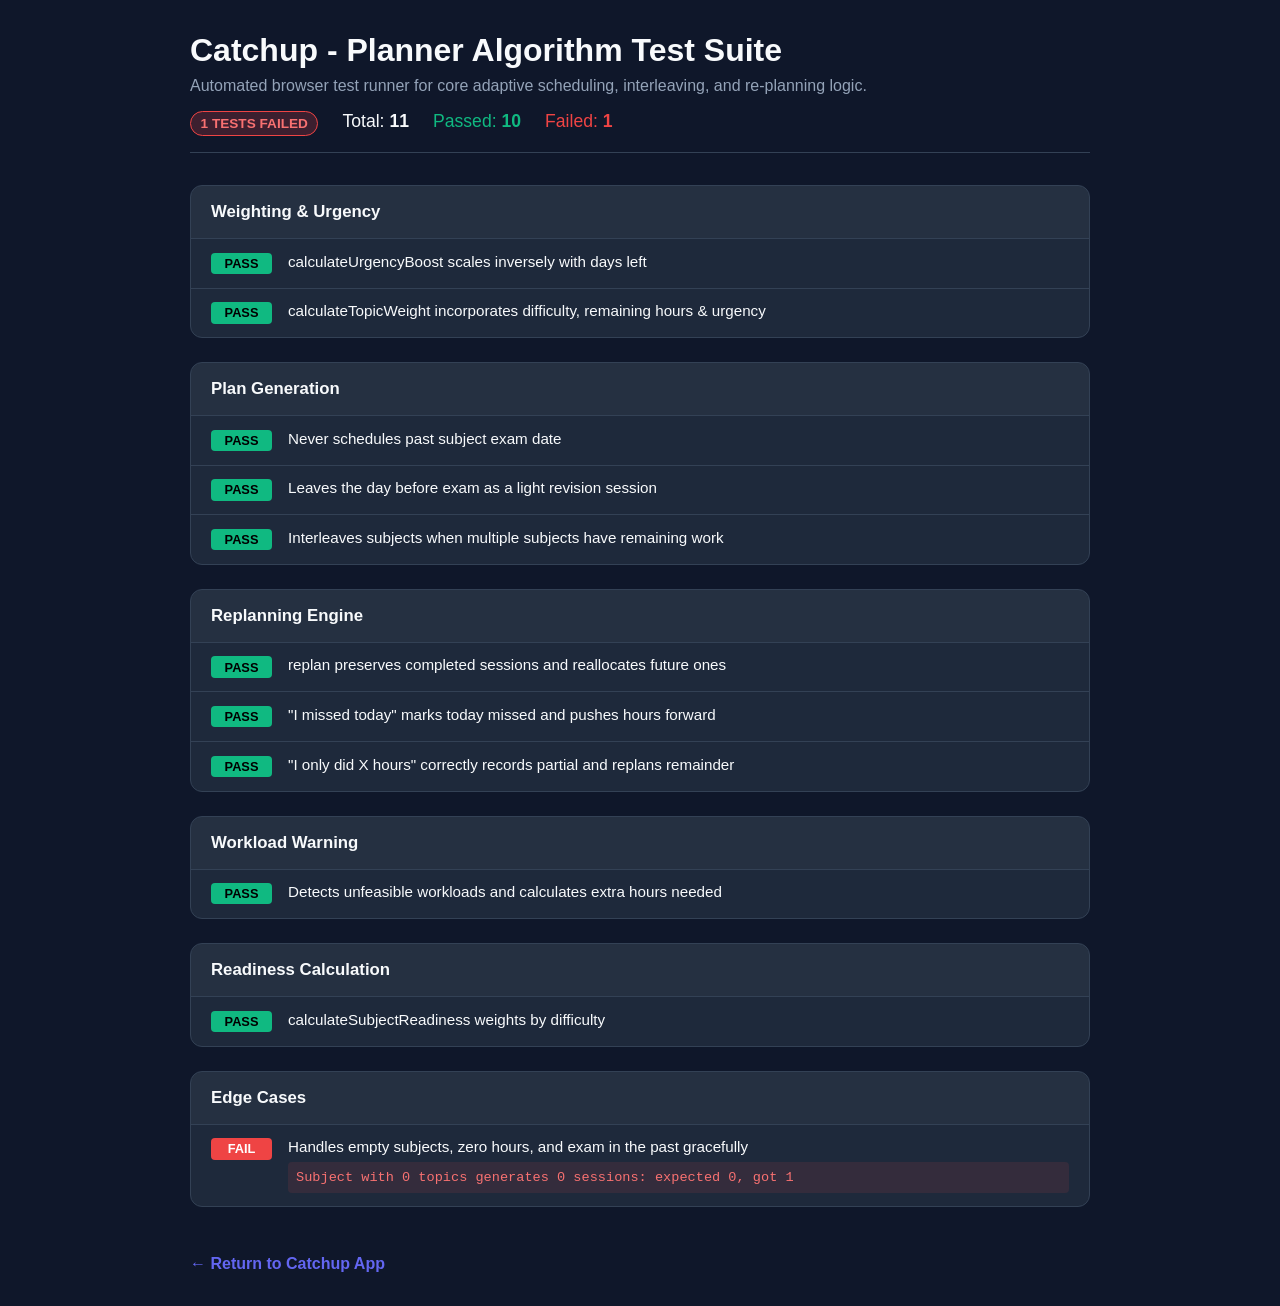
==== tests.html @ 515dd808 "Initial commit: Catchup adaptive study planner with full test suite" ====
<!DOCTYPE html>
<html lang="en">
<head>
  <meta charset="UTF-8">
  <meta name="viewport" content="width=device-width, initial-scale=1.0">
  <title>Catchup - Test Runner (Planner Tests)</title>
  <style>
    :root {
      --bg: #0f172a;
      --card-bg: #1e293b;
      --text: #f8fafc;
      --text-muted: #94a3b8;
      --border: #334155;
      --pass: #10b981;
      --fail: #ef4444;
      --accent: #6366f1;
    }
    body {
      font-family: -apple-system, BlinkMacSystemFont, "Segoe UI", Roboto, sans-serif;
      background: var(--bg);
      color: var(--text);
      margin: 0;
      padding: 2rem;
    }
    .container {
      max-width: 900px;
      margin: 0 auto;
    }
    header {
      margin-bottom: 2rem;
      border-bottom: 1px solid var(--border);
      padding-bottom: 1rem;
    }
    h1 {
      margin: 0 0 0.5rem 0;
      display: flex;
      align-items: center;
      gap: 0.5rem;
    }
    .badge {
      display: inline-block;
      padding: 0.25rem 0.6rem;
      border-radius: 9999px;
      font-size: 0.85rem;
      font-weight: 600;
    }
    .badge-pass { background: rgba(16, 185, 129, 0.2); color: #34d399; border: 1px solid #10b981; }
    .badge-fail { background: rgba(239, 68, 68, 0.2); color: #f87171; border: 1px solid #ef4444; }
    .stats {
      display: flex;
      gap: 1.5rem;
      font-size: 1.1rem;
      margin-top: 1rem;
    }
    .test-suite {
      background: var(--card-bg);
      border-radius: 12px;
      border: 1px solid var(--border);
      overflow: hidden;
      margin-bottom: 1.5rem;
    }
    .suite-header {
      padding: 1rem 1.25rem;
      background: rgba(255, 255, 255, 0.03);
      font-weight: 700;
      border-bottom: 1px solid var(--border);
      font-size: 1.05rem;
    }
    .test-item {
      padding: 0.85rem 1.25rem;
      border-bottom: 1px solid var(--border);
      display: flex;
      align-items: flex-start;
      gap: 1rem;
      font-size: 0.95rem;
    }
    .test-item:last-child {
      border-bottom: none;
    }
    .test-status {
      font-weight: 700;
      font-size: 0.8rem;
      padding: 0.2rem 0.5rem;
      border-radius: 4px;
      text-transform: uppercase;
      min-width: 45px;
      text-align: center;
    }
    .test-status.pass { background: var(--pass); color: #000; }
    .test-status.fail { background: var(--fail); color: #fff; }
    .test-details {
      flex: 1;
    }
    .test-error {
      color: #f87171;
      font-family: monospace;
      font-size: 0.85rem;
      margin-top: 0.4rem;
      background: rgba(239, 68, 68, 0.1);
      padding: 0.5rem;
      border-radius: 4px;
      white-space: pre-wrap;
    }
    .back-link {
      display: inline-block;
      margin-top: 1.5rem;
      color: var(--accent);
      text-decoration: none;
      font-weight: 600;
    }
    .back-link:hover { text-decoration: underline; }
  </style>
</head>
<body>
  <div class="container">
    <header>
      <h1>Catchup - Planner Algorithm Test Suite</h1>
      <p style="color: var(--text-muted); margin: 0;">Automated browser test runner for core adaptive scheduling, interleaving, and re-planning logic.</p>
      <div class="stats" id="stats">Running tests...</div>
    </header>

    <div id="results"></div>

    <a href="index.html" class="back-link">&larr; Return to Catchup App</a>
  </div>

  <script src="planner.js"></script>
  <script>
    const {
      formatDate,
      parseDate,
      addDays,
      daysBetween,
      calculateUrgencyBoost,
      calculateTopicWeight,
      calculateSubjectReadiness,
      calculateWorkloadWarning,
      generatePlan,
      replan
    } = window.CatchupPlanner;

    const testResults = [];

    function assert(condition, message) {
      if (!condition) {
        throw new Error(message || 'Assertion failed');
      }
    }

    function assertEqual(actual, expected, message) {
      if (actual !== expected) {
        throw new Error(`${message || 'Assertion failed'}: expected ${JSON.stringify(expected)}, got ${JSON.stringify(actual)}`);
      }
    }

    async function runTest(suiteName, testName, testFn) {
      try {
        await testFn();
        testResults.push({ suite: suiteName, name: testName, passed: true });
      } catch (err) {
        testResults.push({ suite: suiteName, name: testName, passed: false, error: err.message || String(err) });
      }
    }

    async function executeAllTests() {
      const TODAY = '2026-11-14';

      // Suite 1: Date & Weight Math
      await runTest('Weighting & Urgency', 'calculateUrgencyBoost scales inversely with days left', () => {
        const boost1 = calculateUrgencyBoost(1);
        const boost5 = calculateUrgencyBoost(5);
        const boost14 = calculateUrgencyBoost(14);
        assert(boost1 > boost5, '1 day away should have higher urgency than 5 days');
        assert(boost5 > boost14, '5 days away should have higher urgency than 14 days');
        assertEqual(calculateUrgencyBoost(0), 0, 'Exam today or passed yields 0 boost');
      });

      await runTest('Weighting & Urgency', 'calculateTopicWeight incorporates difficulty, remaining hours & urgency', () => {
        const subject = { examDate: addDays(TODAY, 5) };
        const topicEasy = { difficulty: 1, estimatedHours: 4, hoursDone: 0 };
        const topicHard = { difficulty: 5, estimatedHours: 4, hoursDone: 0 };
        const wEasy = calculateTopicWeight(topicEasy, subject, TODAY);
        const wHard = calculateTopicWeight(topicHard, subject, TODAY);
        assert(wHard > wEasy * 4.5, 'Difficulty 5 topic should outweigh difficulty 1 topic by 5x');

        const topicDone = { difficulty: 5, estimatedHours: 4, hoursDone: 4 };
        assertEqual(calculateTopicWeight(topicDone, subject, TODAY), 0, 'Completed topic has 0 weight');
      });

      // Suite 2: Plan Generation & Constraints
      await runTest('Plan Generation', 'Never schedules past subject exam date', () => {
        const subjects = [{
          id: 's1',
          name: 'Physics',
          examDate: addDays(TODAY, 3), // Exam in 3 days
          topics: [
            { id: 't1', name: 'Optics', difficulty: 4, estimatedHours: 8, hoursDone: 0 }
          ]
        }];
        const settings = { dailyHours: 3, studyDays: [0, 1, 2, 3, 4, 5, 6] };
        const sessions = generatePlan({ subjects, settings, startDate: TODAY });

        for (const s of sessions) {
          assert(s.date < subjects[0].examDate, `Session date ${s.date} must be strictly before exam date ${subjects[0].examDate}`);
        }
      });

      await runTest('Plan Generation', 'Leaves the day before exam as a light revision session', () => {
        const subjects = [{
          id: 's1',
          name: 'Chemistry',
          examDate: addDays(TODAY, 4),
          topics: [
            { id: 't1', name: 'Thermodynamics', difficulty: 3, estimatedHours: 6, hoursDone: 0 }
          ]
        }];
        const settings = { dailyHours: 3, studyDays: [0, 1, 2, 3, 4, 5, 6] };
        const sessions = generatePlan({ subjects, settings, startDate: TODAY });

        const revDay = addDays(subjects[0].examDate, -1);
        const revSessions = sessions.filter(s => s.date === revDay && s.isRevision);
        assert(revSessions.length > 0, `Expected a revision session on ${revDay}`);
        assert(revSessions[0].plannedHours <= 1.0, 'Revision session should be light (<= 1.0h)');
      });

      await runTest('Plan Generation', 'Interleaves subjects when multiple subjects have remaining work', () => {
        const subjects = [
          {
            id: 's1',
            name: 'Math',
            examDate: addDays(TODAY, 6),
            topics: [{ id: 't1', name: 'Algebra', difficulty: 4, estimatedHours: 4, hoursDone: 0 }]
          },
          {
            id: 's2',
            name: 'History',
            examDate: addDays(TODAY, 7),
            topics: [{ id: 't2', name: 'WW2', difficulty: 3, estimatedHours: 4, hoursDone: 0 }]
          }
        ];
        const settings = { dailyHours: 3, studyDays: [0, 1, 2, 3, 4, 5, 6] };
        const sessions = generatePlan({ subjects, settings, startDate: TODAY });

        const day1Sessions = sessions.filter(s => s.date === TODAY);
        const day1Subjects = new Set(day1Sessions.map(s => s.subjectId));
        assert(day1Subjects.size >= 2, 'Day 1 should have interleaved at least 2 subjects when both are pending');
      });

      // Suite 3: Re-planning & Edge Cases
      await runTest('Replanning Engine', 'replan preserves completed sessions and reallocates future ones', () => {
        const subjects = [{
          id: 's1',
          name: 'Bio',
          examDate: addDays(TODAY, 6),
          topics: [
            { id: 't1', name: 'Genetics', difficulty: 3, estimatedHours: 6, hoursDone: 0 }
          ]
        }];
        const settings = { dailyHours: 3, studyDays: [0, 1, 2, 3, 4, 5, 6] };
        const initialSessions = generatePlan({ subjects, settings, startDate: TODAY });

        // Mark today's first session as done
        const existing = initialSessions.map(s => ({ ...s }));
        existing[0].status = 'done';
        existing[0].doneHours = existing[0].plannedHours;

        const replanResult = replan({
          fromDate: TODAY,
          subjects,
          settings,
          existingSessions: existing
        });

        const keptDone = replanResult.newSessions.filter(s => s.id === existing[0].id && s.status === 'done');
        assertEqual(keptDone.length, 1, 'Completed session must be preserved');
      });

      await runTest('Replanning Engine', '"I missed today" marks today missed and pushes hours forward', () => {
        const subjects = [{
          id: 's1',
          name: 'Economics',
          examDate: addDays(TODAY, 6),
          topics: [
            { id: 't1', name: 'Macro', difficulty: 4, estimatedHours: 5, hoursDone: 0 }
          ]
        }];
        const settings = { dailyHours: 2, studyDays: [0, 1, 2, 3, 4, 5, 6] };
        const initialSessions = generatePlan({ subjects, settings, startDate: TODAY });

        const replanResult = replan({
          fromDate: TODAY,
          subjects,
          settings,
          existingSessions: initialSessions,
          missedToday: true
        });

        // Today's sessions should be marked missed
        const todaySessions = replanResult.newSessions.filter(s => s.date === TODAY);
        assert(todaySessions.every(s => s.status === 'missed'), 'Today sessions should be marked missed');

        // Total planned hours tomorrow onwards should still cover the full topic
        const tomorrowOnwards = replanResult.newSessions.filter(s => s.date > TODAY && s.status === 'planned');
        const totalFuture = tomorrowOnwards.reduce((acc, s) => acc + s.plannedHours, 0);
        assert(totalFuture >= 4.5, `Future sessions must account for the missed hours (found ${totalFuture}h)`);
      });

      await runTest('Replanning Engine', '"I only did X hours" correctly records partial and replans remainder', () => {
        const subjects = [{
          id: 's1',
          name: 'Literature',
          examDate: addDays(TODAY, 5),
          topics: [
            { id: 't1', name: 'Shakespeare', difficulty: 3, estimatedHours: 6, hoursDone: 0 }
          ]
        }];
        const settings = { dailyHours: 3, studyDays: [0, 1, 2, 3, 4, 5, 6] };
        const initialSessions = generatePlan({ subjects, settings, startDate: TODAY });

        const replanResult = replan({
          fromDate: TODAY,
          subjects,
          settings,
          existingSessions: initialSessions,
          completedHoursToday: 1.0
        });

        const todayLogged = replanResult.newSessions.filter(s => s.date === TODAY);
        const totalDoneToday = todayLogged.reduce((acc, s) => acc + (s.doneHours || 0), 0);
        assertEqual(totalDoneToday, 1.0, 'Today logged hours should equal 1.0h');
      });

      // Suite 4: Workload Warning & Readiness
      await runTest('Workload Warning', 'Detects unfeasible workloads and calculates extra hours needed', () => {
        const subjects = [{
          id: 's1',
          name: 'Massive Subject',
          examDate: addDays(TODAY, 3), // 3 days
          topics: [
            { id: 't1', name: 'Giant Topic', difficulty: 5, estimatedHours: 20, hoursDone: 0 }
          ]
        }];
        const settings = { dailyHours: 2, studyDays: [0, 1, 2, 3, 4, 5, 6] }; // 2h * 3 days = 6h capacity < 20h needed!
        const warning = calculateWorkloadWarning({ subjects, settings, startDate: TODAY });

        assert(warning.hasWarning, 'Should flag workload warning');
        assert(warning.shortfallHours > 10, 'Shortfall should exceed 10 hours');
        assert(warning.extraHoursPerDayNeeded > 3, 'Extra hours/day should be calculated');
      });

      await runTest('Readiness Calculation', 'calculateSubjectReadiness weights by difficulty', () => {
        const subject = {
          topics: [
            { difficulty: 1, estimatedHours: 2, hoursDone: 2 }, // 2 * 1 = 2 done / 2
            { difficulty: 5, estimatedHours: 2, hoursDone: 0 }  // 0 * 5 = 0 done / 10
          ]
        };
        // Total weighted: 2 + 10 = 12. Done weighted: 2. Readiness = 2/12 = 16.6% -> ~17%
        const readiness = calculateSubjectReadiness(subject);
        assertEqual(readiness, 17, 'Readiness should properly weight difficulty 5 vs 1');
      });

      // Suite 5: Edge Cases
      await runTest('Edge Cases', 'Handles empty subjects, zero hours, and exam in the past gracefully', () => {
        assertEqual(generatePlan({ subjects: [], settings: {}, startDate: TODAY }).length, 0, 'Empty subjects returns empty array');

        const pastSubject = [{
          id: 's_past',
          name: 'Old Exam',
          examDate: addDays(TODAY, -2),
          topics: [{ id: 't1', name: 'Ancient', difficulty: 3, estimatedHours: 4, hoursDone: 0 }]
        }];
        const pastPlan = generatePlan({ subjects: pastSubject, settings: { dailyHours: 3 }, startDate: TODAY });
        assertEqual(pastPlan.length, 0, 'Exam in past should generate 0 sessions');

        const zeroTopicSubject = [{
          id: 's_zero',
          name: 'Empty',
          examDate: addDays(TODAY, 5),
          topics: []
        }];
        const zeroPlan = generatePlan({ subjects: zeroTopicSubject, settings: { dailyHours: 3 }, startDate: TODAY });
        assertEqual(zeroPlan.length, 0, 'Subject with 0 topics generates 0 sessions');
      });

      renderResults();
    }

    function renderResults() {
      const resultsContainer = document.getElementById('results');
      const statsContainer = document.getElementById('stats');

      const suites = {};
      let totalPassed = 0;
      let totalFailed = 0;

      for (const res of testResults) {
        if (!suites[res.suite]) suites[res.suite] = [];
        suites[res.suite].push(res);
        if (res.passed) totalPassed++;
        else totalFailed++;
      }

      statsContainer.innerHTML = `
        <span class="badge ${totalFailed === 0 ? 'badge-pass' : 'badge-fail'}">
          ${totalFailed === 0 ? 'ALL TESTS PASSED' : `${totalFailed} TESTS FAILED`}
        </span>
        <span>Total: <strong>${testResults.length}</strong></span>
        <span style="color: var(--pass);">Passed: <strong>${totalPassed}</strong></span>
        ${totalFailed > 0 ? `<span style="color: var(--fail);">Failed: <strong>${totalFailed}</strong></span>` : ''}
      `;

      resultsContainer.innerHTML = '';

      for (const [suiteName, tests] of Object.entries(suites)) {
        const suiteEl = document.createElement('div');
        suiteEl.className = 'test-suite';

        const header = document.createElement('div');
        header.className = 'suite-header';
        header.textContent = suiteName;
        suiteEl.appendChild(header);

        for (const t of tests) {
          const item = document.createElement('div');
          item.className = 'test-item';
          item.innerHTML = `
            <span class="test-status ${t.passed ? 'pass' : 'fail'}">${t.passed ? 'PASS' : 'FAIL'}</span>
            <div class="test-details">
              <div>${t.name}</div>
              ${t.error ? `<div class="test-error">${t.error}</div>` : ''}
            </div>
          `;
          suiteEl.appendChild(item);
        }

        resultsContainer.appendChild(suiteEl);
      }
    }

    executeAllTests();
  </script>
</body>
</html>
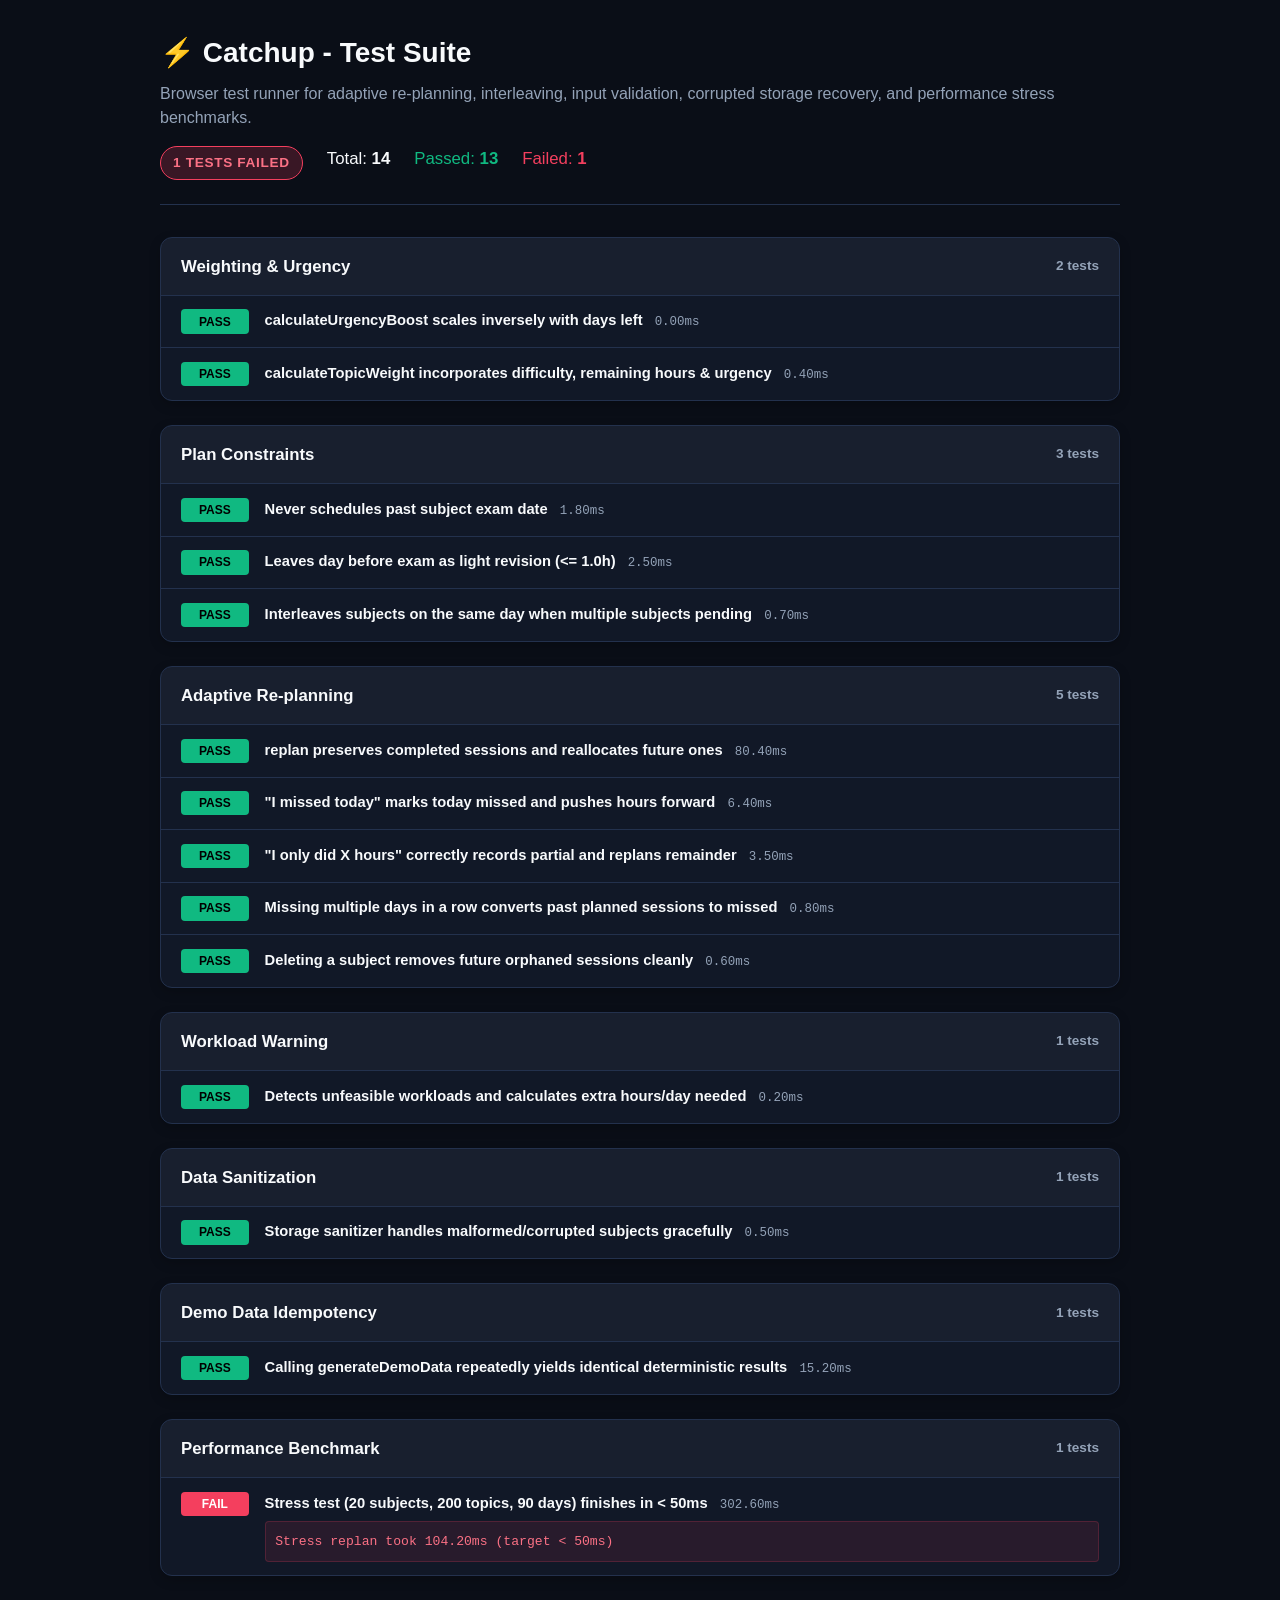
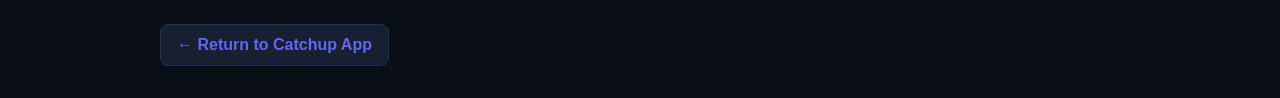
==== commit 3d8ee0ad: "feat(polish): complete audit pass, timestamp-based timer, PWA offline support, accessible modals, an" ====
--- a/tests.html
+++ b/tests.html
@@ -3,16 +3,17 @@
 <head>
   <meta charset="UTF-8">
   <meta name="viewport" content="width=device-width, initial-scale=1.0">
-  <title>Catchup - Test Runner (Planner Tests)</title>
+  <title>Catchup - Comprehensive Test Suite</title>
   <style>
     :root {
-      --bg: #0f172a;
-      --card-bg: #1e293b;
+      --bg: #0a0e17;
+      --card-bg: #111827;
+      --surface: #172033;
       --text: #f8fafc;
       --text-muted: #94a3b8;
-      --border: #334155;
+      --border: #23314d;
       --pass: #10b981;
-      --fail: #ef4444;
+      --fail: #f43f5e;
       --accent: #6366f1;
     }
     body {
@@ -20,37 +21,41 @@
       background: var(--bg);
       color: var(--text);
       margin: 0;
-      padding: 2rem;
+      padding: 2rem 1.5rem;
+      line-height: 1.5;
     }
     .container {
-      max-width: 900px;
+      max-width: 960px;
       margin: 0 auto;
     }
     header {
       margin-bottom: 2rem;
       border-bottom: 1px solid var(--border);
-      padding-bottom: 1rem;
+      padding-bottom: 1.5rem;
     }
     h1 {
       margin: 0 0 0.5rem 0;
+      font-size: 1.75rem;
       display: flex;
       align-items: center;
       gap: 0.5rem;
     }
     .badge {
       display: inline-block;
-      padding: 0.25rem 0.6rem;
+      padding: 0.35rem 0.75rem;
       border-radius: 9999px;
       font-size: 0.85rem;
-      font-weight: 600;
+      font-weight: 700;
+      letter-spacing: 0.05em;
     }
     .badge-pass { background: rgba(16, 185, 129, 0.2); color: #34d399; border: 1px solid #10b981; }
-    .badge-fail { background: rgba(239, 68, 68, 0.2); color: #f87171; border: 1px solid #ef4444; }
+    .badge-fail { background: rgba(244, 63, 94, 0.2); color: #fb7185; border: 1px solid #f43f5e; }
     .stats {
       display: flex;
       gap: 1.5rem;
-      font-size: 1.1rem;
+      font-size: 1.05rem;
       margin-top: 1rem;
+      flex-wrap: wrap;
     }
     .test-suite {
       background: var(--card-bg);
@@ -58,6 +63,7 @@
       border: 1px solid var(--border);
       overflow: hidden;
       margin-bottom: 1.5rem;
+      box-shadow: 0 4px 12px rgba(0,0,0,0.2);
     }
     .suite-header {
       padding: 1rem 1.25rem;
@@ -65,6 +71,9 @@
       font-weight: 700;
       border-bottom: 1px solid var(--border);
       font-size: 1.05rem;
+      display: flex;
+      justify-content: space-between;
+      align-items: center;
     }
     .test-item {
       padding: 0.85rem 1.25rem;
@@ -72,51 +81,70 @@
       display: flex;
       align-items: flex-start;
       gap: 1rem;
-      font-size: 0.95rem;
+      font-size: 0.92rem;
     }
     .test-item:last-child {
       border-bottom: none;
     }
     .test-status {
       font-weight: 700;
-      font-size: 0.8rem;
-      padding: 0.2rem 0.5rem;
+      font-size: 0.75rem;
+      padding: 0.2rem 0.55rem;
       border-radius: 4px;
       text-transform: uppercase;
-      min-width: 45px;
+      min-width: 50px;
       text-align: center;
+      flex-shrink: 0;
     }
     .test-status.pass { background: var(--pass); color: #000; }
     .test-status.fail { background: var(--fail); color: #fff; }
     .test-details {
       flex: 1;
     }
+    .test-name {
+      font-weight: 600;
+    }
+    .test-duration {
+      font-family: monospace;
+      font-size: 0.78rem;
+      color: var(--text-muted);
+      margin-left: 0.5rem;
+    }
     .test-error {
-      color: #f87171;
+      color: #fb7185;
       font-family: monospace;
-      font-size: 0.85rem;
+      font-size: 0.82rem;
       margin-top: 0.4rem;
-      background: rgba(239, 68, 68, 0.1);
-      padding: 0.5rem;
+      background: rgba(244, 63, 94, 0.1);
+      padding: 0.6rem;
       border-radius: 4px;
       white-space: pre-wrap;
+      border: 1px solid rgba(244, 63, 94, 0.2);
     }
     .back-link {
-      display: inline-block;
+      display: inline-flex;
+      align-items: center;
+      gap: 0.5rem;
       margin-top: 1.5rem;
       color: var(--accent);
       text-decoration: none;
       font-weight: 600;
-    }
-    .back-link:hover { text-decoration: underline; }
+      padding: 0.5rem 1rem;
+      background: var(--surface);
+      border-radius: 8px;
+      border: 1px solid var(--border);
+    }
+    .back-link:hover { text-decoration: underline; background: rgba(99, 102, 241, 0.15); }
   </style>
 </head>
 <body>
   <div class="container">
     <header>
-      <h1>Catchup - Planner Algorithm Test Suite</h1>
-      <p style="color: var(--text-muted); margin: 0;">Automated browser test runner for core adaptive scheduling, interleaving, and re-planning logic.</p>
-      <div class="stats" id="stats">Running tests...</div>
+      <h1>⚡ Catchup - Test Suite</h1>
+      <p style="color: var(--text-muted); margin: 0.25rem 0 0 0;">
+        Browser test runner for adaptive re-planning, interleaving, input validation, corrupted storage recovery, and performance stress benchmarks.
+      </p>
+      <div class="stats" id="stats">Running test suites...</div>
     </header>
 
     <div id="results"></div>
@@ -124,21 +152,13 @@
     <a href="index.html" class="back-link">&larr; Return to Catchup App</a>
   </div>
 
+  <!-- Load dependencies (supporting direct file:// execution) -->
   <script src="planner.js"></script>
+  <script src="storage.js"></script>
+
   <script>
-    const {
-      formatDate,
-      parseDate,
-      addDays,
-      daysBetween,
-      calculateUrgencyBoost,
-      calculateTopicWeight,
-      calculateSubjectReadiness,
-      calculateWorkloadWarning,
-      generatePlan,
-      replan
-    } = window.CatchupPlanner;
-
+    const planner = window.CatchupPlanner;
+    const storage = window.CatchupStorage;
     const testResults = [];
 
     function assert(condition, message) {
@@ -154,233 +174,244 @@
     }
 
     async function runTest(suiteName, testName, testFn) {
+      const startT = performance.now();
       try {
         await testFn();
-        testResults.push({ suite: suiteName, name: testName, passed: true });
+        const duration = (performance.now() - startT).toFixed(2);
+        testResults.push({ suite: suiteName, name: testName, passed: true, duration });
       } catch (err) {
-        testResults.push({ suite: suiteName, name: testName, passed: false, error: err.message || String(err) });
+        const duration = (performance.now() - startT).toFixed(2);
+        testResults.push({ suite: suiteName, name: testName, passed: false, error: err.message || String(err), duration });
       }
     }
 
     async function executeAllTests() {
       const TODAY = '2026-11-14';
 
-      // Suite 1: Date & Weight Math
+      // Suite 1: Weighting & Urgency
       await runTest('Weighting & Urgency', 'calculateUrgencyBoost scales inversely with days left', () => {
-        const boost1 = calculateUrgencyBoost(1);
-        const boost5 = calculateUrgencyBoost(5);
-        const boost14 = calculateUrgencyBoost(14);
+        const boost1 = planner.calculateUrgencyBoost(1);
+        const boost5 = planner.calculateUrgencyBoost(5);
+        const boost14 = planner.calculateUrgencyBoost(14);
         assert(boost1 > boost5, '1 day away should have higher urgency than 5 days');
         assert(boost5 > boost14, '5 days away should have higher urgency than 14 days');
-        assertEqual(calculateUrgencyBoost(0), 0, 'Exam today or passed yields 0 boost');
+        assertEqual(planner.calculateUrgencyBoost(0), 0, 'Exam today or passed yields 0 boost');
       });
 
       await runTest('Weighting & Urgency', 'calculateTopicWeight incorporates difficulty, remaining hours & urgency', () => {
-        const subject = { examDate: addDays(TODAY, 5) };
+        const subject = { examDate: planner.addDays(TODAY, 5) };
         const topicEasy = { difficulty: 1, estimatedHours: 4, hoursDone: 0 };
         const topicHard = { difficulty: 5, estimatedHours: 4, hoursDone: 0 };
-        const wEasy = calculateTopicWeight(topicEasy, subject, TODAY);
-        const wHard = calculateTopicWeight(topicHard, subject, TODAY);
+        const wEasy = planner.calculateTopicWeight(topicEasy, subject, TODAY);
+        const wHard = planner.calculateTopicWeight(topicHard, subject, TODAY);
         assert(wHard > wEasy * 4.5, 'Difficulty 5 topic should outweigh difficulty 1 topic by 5x');
 
         const topicDone = { difficulty: 5, estimatedHours: 4, hoursDone: 4 };
-        assertEqual(calculateTopicWeight(topicDone, subject, TODAY), 0, 'Completed topic has 0 weight');
-      });
-
-      // Suite 2: Plan Generation & Constraints
-      await runTest('Plan Generation', 'Never schedules past subject exam date', () => {
+        assertEqual(planner.calculateTopicWeight(topicDone, subject, TODAY), 0, 'Completed topic has 0 weight');
+      });
+
+      // Suite 2: Plan Constraints & Interleaving
+      await runTest('Plan Constraints', 'Never schedules past subject exam date', () => {
         const subjects = [{
           id: 's1',
           name: 'Physics',
-          examDate: addDays(TODAY, 3), // Exam in 3 days
-          topics: [
-            { id: 't1', name: 'Optics', difficulty: 4, estimatedHours: 8, hoursDone: 0 }
-          ]
-        }];
-        const settings = { dailyHours: 3, studyDays: [0, 1, 2, 3, 4, 5, 6] };
-        const sessions = generatePlan({ subjects, settings, startDate: TODAY });
+          examDate: planner.addDays(TODAY, 3),
+          topics: [{ id: 't1', name: 'Optics', difficulty: 4, estimatedHours: 8, hoursDone: 0 }]
+        }];
+        const settings = { dailyHours: 3, studyDays: [0, 1, 2, 3, 4, 5, 6] };
+        const sessions = planner.generatePlan({ subjects, settings, startDate: TODAY });
 
         for (const s of sessions) {
           assert(s.date < subjects[0].examDate, `Session date ${s.date} must be strictly before exam date ${subjects[0].examDate}`);
         }
       });
 
-      await runTest('Plan Generation', 'Leaves the day before exam as a light revision session', () => {
+      await runTest('Plan Constraints', 'Leaves day before exam as light revision (<= 1.0h)', () => {
         const subjects = [{
           id: 's1',
           name: 'Chemistry',
-          examDate: addDays(TODAY, 4),
-          topics: [
-            { id: 't1', name: 'Thermodynamics', difficulty: 3, estimatedHours: 6, hoursDone: 0 }
-          ]
-        }];
-        const settings = { dailyHours: 3, studyDays: [0, 1, 2, 3, 4, 5, 6] };
-        const sessions = generatePlan({ subjects, settings, startDate: TODAY });
-
-        const revDay = addDays(subjects[0].examDate, -1);
+          examDate: planner.addDays(TODAY, 4),
+          topics: [{ id: 't1', name: 'Thermodynamics', difficulty: 3, estimatedHours: 6, hoursDone: 0 }]
+        }];
+        const settings = { dailyHours: 3, studyDays: [0, 1, 2, 3, 4, 5, 6] };
+        const sessions = planner.generatePlan({ subjects, settings, startDate: TODAY });
+
+        const revDay = planner.addDays(subjects[0].examDate, -1);
         const revSessions = sessions.filter(s => s.date === revDay && s.isRevision);
         assert(revSessions.length > 0, `Expected a revision session on ${revDay}`);
-        assert(revSessions[0].plannedHours <= 1.0, 'Revision session should be light (<= 1.0h)');
-      });
-
-      await runTest('Plan Generation', 'Interleaves subjects when multiple subjects have remaining work', () => {
+        assert(revSessions[0].plannedHours <= 1.0, 'Revision session must be light (<= 1.0h)');
+      });
+
+      await runTest('Plan Constraints', 'Interleaves subjects on the same day when multiple subjects pending', () => {
         const subjects = [
-          {
-            id: 's1',
-            name: 'Math',
-            examDate: addDays(TODAY, 6),
-            topics: [{ id: 't1', name: 'Algebra', difficulty: 4, estimatedHours: 4, hoursDone: 0 }]
-          },
-          {
-            id: 's2',
-            name: 'History',
-            examDate: addDays(TODAY, 7),
-            topics: [{ id: 't2', name: 'WW2', difficulty: 3, estimatedHours: 4, hoursDone: 0 }]
-          }
+          { id: 's1', name: 'Math', examDate: planner.addDays(TODAY, 6), topics: [{ id: 't1', name: 'Algebra', difficulty: 4, estimatedHours: 4, hoursDone: 0 }] },
+          { id: 's2', name: 'History', examDate: planner.addDays(TODAY, 7), topics: [{ id: 't2', name: 'WW2', difficulty: 3, estimatedHours: 4, hoursDone: 0 }] }
         ];
         const settings = { dailyHours: 3, studyDays: [0, 1, 2, 3, 4, 5, 6] };
-        const sessions = generatePlan({ subjects, settings, startDate: TODAY });
+        const sessions = planner.generatePlan({ subjects, settings, startDate: TODAY });
 
         const day1Sessions = sessions.filter(s => s.date === TODAY);
         const day1Subjects = new Set(day1Sessions.map(s => s.subjectId));
-        assert(day1Subjects.size >= 2, 'Day 1 should have interleaved at least 2 subjects when both are pending');
-      });
-
-      // Suite 3: Re-planning & Edge Cases
-      await runTest('Replanning Engine', 'replan preserves completed sessions and reallocates future ones', () => {
+        assert(day1Subjects.size >= 2, 'Day 1 should have interleaved at least 2 subjects');
+      });
+
+      // Suite 3: Adaptive Re-planning & Bug Fixes
+      await runTest('Adaptive Re-planning', 'replan preserves completed sessions and reallocates future ones', () => {
         const subjects = [{
           id: 's1',
           name: 'Bio',
-          examDate: addDays(TODAY, 6),
-          topics: [
-            { id: 't1', name: 'Genetics', difficulty: 3, estimatedHours: 6, hoursDone: 0 }
-          ]
-        }];
-        const settings = { dailyHours: 3, studyDays: [0, 1, 2, 3, 4, 5, 6] };
-        const initialSessions = generatePlan({ subjects, settings, startDate: TODAY });
-
-        // Mark today's first session as done
-        const existing = initialSessions.map(s => ({ ...s }));
+          examDate: planner.addDays(TODAY, 6),
+          topics: [{ id: 't1', name: 'Genetics', difficulty: 3, estimatedHours: 6, hoursDone: 0 }]
+        }];
+        const settings = { dailyHours: 3, studyDays: [0, 1, 2, 3, 4, 5, 6] };
+        const initial = planner.generatePlan({ subjects, settings, startDate: TODAY });
+
+        const existing = initial.map(s => ({ ...s }));
         existing[0].status = 'done';
         existing[0].doneHours = existing[0].plannedHours;
 
-        const replanResult = replan({
-          fromDate: TODAY,
-          subjects,
-          settings,
-          existingSessions: existing
-        });
-
-        const keptDone = replanResult.newSessions.filter(s => s.id === existing[0].id && s.status === 'done');
-        assertEqual(keptDone.length, 1, 'Completed session must be preserved');
-      });
-
-      await runTest('Replanning Engine', '"I missed today" marks today missed and pushes hours forward', () => {
+        const res = planner.replan({ fromDate: TODAY, subjects, settings, existingSessions: existing });
+        const kept = res.newSessions.filter(s => s.id === existing[0].id && s.status === 'done');
+        assertEqual(kept.length, 1, 'Completed session must be preserved');
+      });
+
+      await runTest('Adaptive Re-planning', '"I missed today" marks today missed and pushes hours forward', () => {
         const subjects = [{
           id: 's1',
           name: 'Economics',
-          examDate: addDays(TODAY, 6),
-          topics: [
-            { id: 't1', name: 'Macro', difficulty: 4, estimatedHours: 5, hoursDone: 0 }
-          ]
+          examDate: planner.addDays(TODAY, 6),
+          topics: [{ id: 't1', name: 'Macro', difficulty: 4, estimatedHours: 5, hoursDone: 0 }]
         }];
         const settings = { dailyHours: 2, studyDays: [0, 1, 2, 3, 4, 5, 6] };
-        const initialSessions = generatePlan({ subjects, settings, startDate: TODAY });
-
-        const replanResult = replan({
-          fromDate: TODAY,
-          subjects,
-          settings,
-          existingSessions: initialSessions,
-          missedToday: true
-        });
-
-        // Today's sessions should be marked missed
-        const todaySessions = replanResult.newSessions.filter(s => s.date === TODAY);
+        const initial = planner.generatePlan({ subjects, settings, startDate: TODAY });
+
+        const res = planner.replan({ fromDate: TODAY, subjects, settings, existingSessions: initial, missedToday: true });
+        const todaySessions = res.newSessions.filter(s => s.date === TODAY);
         assert(todaySessions.every(s => s.status === 'missed'), 'Today sessions should be marked missed');
 
-        // Total planned hours tomorrow onwards should still cover the full topic
-        const tomorrowOnwards = replanResult.newSessions.filter(s => s.date > TODAY && s.status === 'planned');
-        const totalFuture = tomorrowOnwards.reduce((acc, s) => acc + s.plannedHours, 0);
-        assert(totalFuture >= 4.5, `Future sessions must account for the missed hours (found ${totalFuture}h)`);
-      });
-
-      await runTest('Replanning Engine', '"I only did X hours" correctly records partial and replans remainder', () => {
+        const future = res.newSessions.filter(s => s.date > TODAY && s.status === 'planned');
+        const totalFuture = future.reduce((acc, s) => acc + s.plannedHours, 0);
+        assert(totalFuture >= 4.5, `Future sessions must account for missed work (found ${totalFuture}h)`);
+      });
+
+      await runTest('Adaptive Re-planning', '"I only did X hours" correctly records partial and replans remainder', () => {
         const subjects = [{
           id: 's1',
           name: 'Literature',
-          examDate: addDays(TODAY, 5),
-          topics: [
-            { id: 't1', name: 'Shakespeare', difficulty: 3, estimatedHours: 6, hoursDone: 0 }
-          ]
-        }];
-        const settings = { dailyHours: 3, studyDays: [0, 1, 2, 3, 4, 5, 6] };
-        const initialSessions = generatePlan({ subjects, settings, startDate: TODAY });
-
-        const replanResult = replan({
-          fromDate: TODAY,
-          subjects,
-          settings,
-          existingSessions: initialSessions,
-          completedHoursToday: 1.0
-        });
-
-        const todayLogged = replanResult.newSessions.filter(s => s.date === TODAY);
-        const totalDoneToday = todayLogged.reduce((acc, s) => acc + (s.doneHours || 0), 0);
-        assertEqual(totalDoneToday, 1.0, 'Today logged hours should equal 1.0h');
-      });
-
-      // Suite 4: Workload Warning & Readiness
-      await runTest('Workload Warning', 'Detects unfeasible workloads and calculates extra hours needed', () => {
+          examDate: planner.addDays(TODAY, 5),
+          topics: [{ id: 't1', name: 'Shakespeare', difficulty: 3, estimatedHours: 6, hoursDone: 0 }]
+        }];
+        const settings = { dailyHours: 3, studyDays: [0, 1, 2, 3, 4, 5, 6] };
+        const initial = planner.generatePlan({ subjects, settings, startDate: TODAY });
+
+        const res = planner.replan({ fromDate: TODAY, subjects, settings, existingSessions: initial, completedHoursToday: 1.0 });
+        const today = res.newSessions.filter(s => s.date === TODAY);
+        const doneTotal = today.reduce((acc, s) => acc + (s.doneHours || 0), 0);
+        assertEqual(doneTotal, 1.0, 'Today logged hours should equal 1.0h');
+      });
+
+      await runTest('Adaptive Re-planning', 'Missing multiple days in a row converts past planned sessions to missed', () => {
+        const subjects = [{
+          id: 's1',
+          name: 'Physics',
+          examDate: planner.addDays(TODAY, 8),
+          topics: [{ id: 't1', name: 'Quantum', difficulty: 4, estimatedHours: 8, hoursDone: 0 }]
+        }];
+        const settings = { dailyHours: 3, studyDays: [0, 1, 2, 3, 4, 5, 6] };
+        // Initial plan generated 4 days ago
+        const pastStart = planner.addDays(TODAY, -4);
+        const oldPlan = planner.generatePlan({ subjects, settings, startDate: pastStart });
+
+        // User didn't open app for 4 days, opens today
+        const res = planner.replan({ fromDate: TODAY, subjects, settings, existingSessions: oldPlan });
+
+        const pastSessions = res.newSessions.filter(s => s.date < TODAY);
+        for (const s of pastSessions) {
+          assert(s.status !== 'planned', `Past session on ${s.date} should not remain 'planned'`);
+          assertEqual(s.status, 'missed', `Past uncompleted session on ${s.date} must be 'missed'`);
+        }
+      });
+
+      await runTest('Adaptive Re-planning', 'Deleting a subject removes future orphaned sessions cleanly', () => {
+        const s1 = { id: 's1', name: 'Math', examDate: planner.addDays(TODAY, 6), topics: [{ id: 't1', name: 'Algebra', difficulty: 4, estimatedHours: 4, hoursDone: 0 }] };
+        const s2 = { id: 's2', name: 'History', examDate: planner.addDays(TODAY, 7), topics: [{ id: 't2', name: 'WW2', difficulty: 3, estimatedHours: 4, hoursDone: 0 }] };
+        const settings = { dailyHours: 3, studyDays: [0, 1, 2, 3, 4, 5, 6] };
+        const sessions = planner.generatePlan({ subjects: [s1, s2], settings, startDate: TODAY });
+
+        // User deletes s2 from subjects
+        const res = planner.replan({ fromDate: TODAY, subjects: [s1], settings, existingSessions: sessions });
+        const futureS2 = res.newSessions.filter(s => s.date >= TODAY && s.subjectId === 's2');
+        assertEqual(futureS2.length, 0, 'Deleted subject should have zero future sessions');
+      });
+
+      // Suite 4: Workload Capacity & Data Sanitization
+      await runTest('Workload Warning', 'Detects unfeasible workloads and calculates extra hours/day needed', () => {
         const subjects = [{
           id: 's1',
           name: 'Massive Subject',
-          examDate: addDays(TODAY, 3), // 3 days
-          topics: [
-            { id: 't1', name: 'Giant Topic', difficulty: 5, estimatedHours: 20, hoursDone: 0 }
-          ]
-        }];
-        const settings = { dailyHours: 2, studyDays: [0, 1, 2, 3, 4, 5, 6] }; // 2h * 3 days = 6h capacity < 20h needed!
-        const warning = calculateWorkloadWarning({ subjects, settings, startDate: TODAY });
+          examDate: planner.addDays(TODAY, 3),
+          topics: [{ id: 't1', name: 'Giant Topic', difficulty: 5, estimatedHours: 20, hoursDone: 0 }]
+        }];
+        const settings = { dailyHours: 2, studyDays: [0, 1, 2, 3, 4, 5, 6] };
+        const warning = planner.calculateWorkloadWarning({ subjects, settings, startDate: TODAY });
 
         assert(warning.hasWarning, 'Should flag workload warning');
         assert(warning.shortfallHours > 10, 'Shortfall should exceed 10 hours');
         assert(warning.extraHoursPerDayNeeded > 3, 'Extra hours/day should be calculated');
       });
 
-      await runTest('Readiness Calculation', 'calculateSubjectReadiness weights by difficulty', () => {
-        const subject = {
-          topics: [
-            { difficulty: 1, estimatedHours: 2, hoursDone: 2 }, // 2 * 1 = 2 done / 2
-            { difficulty: 5, estimatedHours: 2, hoursDone: 0 }  // 0 * 5 = 0 done / 10
-          ]
-        };
-        // Total weighted: 2 + 10 = 12. Done weighted: 2. Readiness = 2/12 = 16.6% -> ~17%
-        const readiness = calculateSubjectReadiness(subject);
-        assertEqual(readiness, 17, 'Readiness should properly weight difficulty 5 vs 1');
-      });
-
-      // Suite 5: Edge Cases
-      await runTest('Edge Cases', 'Handles empty subjects, zero hours, and exam in the past gracefully', () => {
-        assertEqual(generatePlan({ subjects: [], settings: {}, startDate: TODAY }).length, 0, 'Empty subjects returns empty array');
-
-        const pastSubject = [{
-          id: 's_past',
-          name: 'Old Exam',
-          examDate: addDays(TODAY, -2),
-          topics: [{ id: 't1', name: 'Ancient', difficulty: 3, estimatedHours: 4, hoursDone: 0 }]
-        }];
-        const pastPlan = generatePlan({ subjects: pastSubject, settings: { dailyHours: 3 }, startDate: TODAY });
-        assertEqual(pastPlan.length, 0, 'Exam in past should generate 0 sessions');
-
-        const zeroTopicSubject = [{
-          id: 's_zero',
-          name: 'Empty',
-          examDate: addDays(TODAY, 5),
-          topics: []
-        }];
-        const zeroPlan = generatePlan({ subjects: zeroTopicSubject, settings: { dailyHours: 3 }, startDate: TODAY });
-        assertEqual(zeroPlan.length, 0, 'Subject with 0 topics generates 0 sessions');
+      await runTest('Data Sanitization', 'Storage sanitizer handles malformed/corrupted subjects gracefully', () => {
+        const corrupted = [
+          null,
+          { name: 'Broken' }, // missing id, topics
+          { id: 's1', name: 'Ok', examDate: '2026-11-20', topics: [{ name: 'No hours' }, null] }
+        ];
+        const sanitized = storage.sanitizeSubjects(corrupted);
+        assert(Array.isArray(sanitized), 'Sanitized subjects should be array');
+        assertEqual(sanitized.length, 2, 'Null entry filtered out');
+        assert(Array.isArray(sanitized[1].topics), 'Topics array initialized');
+        assertEqual(sanitized[1].topics[0].estimatedHours, 2, 'Default estimated hours applied');
+      });
+
+      await runTest('Demo Data Idempotency', 'Calling generateDemoData repeatedly yields identical deterministic results', () => {
+        const demo1 = storage.generateDemoData(TODAY);
+        const demo2 = storage.generateDemoData(TODAY);
+        assertEqual(demo1.subjects.length, demo2.subjects.length, 'Same subjects count');
+        assertEqual(demo1.sessions.length, demo2.sessions.length, 'Same sessions count');
+        assertEqual(demo1.sessions[0].id, demo2.sessions[0].id, 'Deterministic session IDs');
+      });
+
+      // Suite 5: Performance Stress Test
+      await runTest('Performance Benchmark', 'Stress test (20 subjects, 200 topics, 90 days) finishes in < 50ms', () => {
+        const stressSubjects = [];
+        for (let i = 0; i < 20; i++) {
+          const topics = [];
+          for (let j = 0; j < 10; j++) {
+            topics.push({ id: `st_${i}_${j}`, name: `Topic ${j}`, difficulty: (j % 5) + 1, estimatedHours: 3, hoursDone: 0 });
+          }
+          stressSubjects.push({
+            id: `ss_${i}`,
+            name: `Stress Subject ${i}`,
+            color: '#6366f1',
+            examDate: planner.addDays(TODAY, 20 + i * 3),
+            topics
+          });
+        }
+        const settings = { dailyHours: 4, studyDays: [0, 1, 2, 3, 4, 5, 6] };
+        const initialPlan = planner.generatePlan({ subjects: stressSubjects, settings, startDate: TODAY, maxDays: 90 });
+
+        const startT = performance.now();
+        const replanResult = planner.replan({
+          fromDate: TODAY,
+          subjects: stressSubjects,
+          settings,
+          existingSessions: initialPlan,
+          missedToday: true
+        });
+        const durationMs = performance.now() - startT;
+
+        assert(durationMs < 50, `Stress replan took ${durationMs.toFixed(2)}ms (target < 50ms)`);
+        assert(replanResult.newSessions.length > 50, 'Generated valid session volume');
       });
 
       renderResults();
@@ -418,7 +449,7 @@
 
         const header = document.createElement('div');
         header.className = 'suite-header';
-        header.textContent = suiteName;
+        header.innerHTML = `<span>${suiteName}</span> <span style="font-size:0.85rem;color:var(--text-muted);">${tests.length} tests</span>`;
         suiteEl.appendChild(header);
 
         for (const t of tests) {
@@ -427,7 +458,10 @@
           item.innerHTML = `
             <span class="test-status ${t.passed ? 'pass' : 'fail'}">${t.passed ? 'PASS' : 'FAIL'}</span>
             <div class="test-details">
-              <div>${t.name}</div>
+              <div>
+                <span class="test-name">${t.name}</span>
+                <span class="test-duration">${t.duration}ms</span>
+              </div>
               ${t.error ? `<div class="test-error">${t.error}</div>` : ''}
             </div>
           `;
